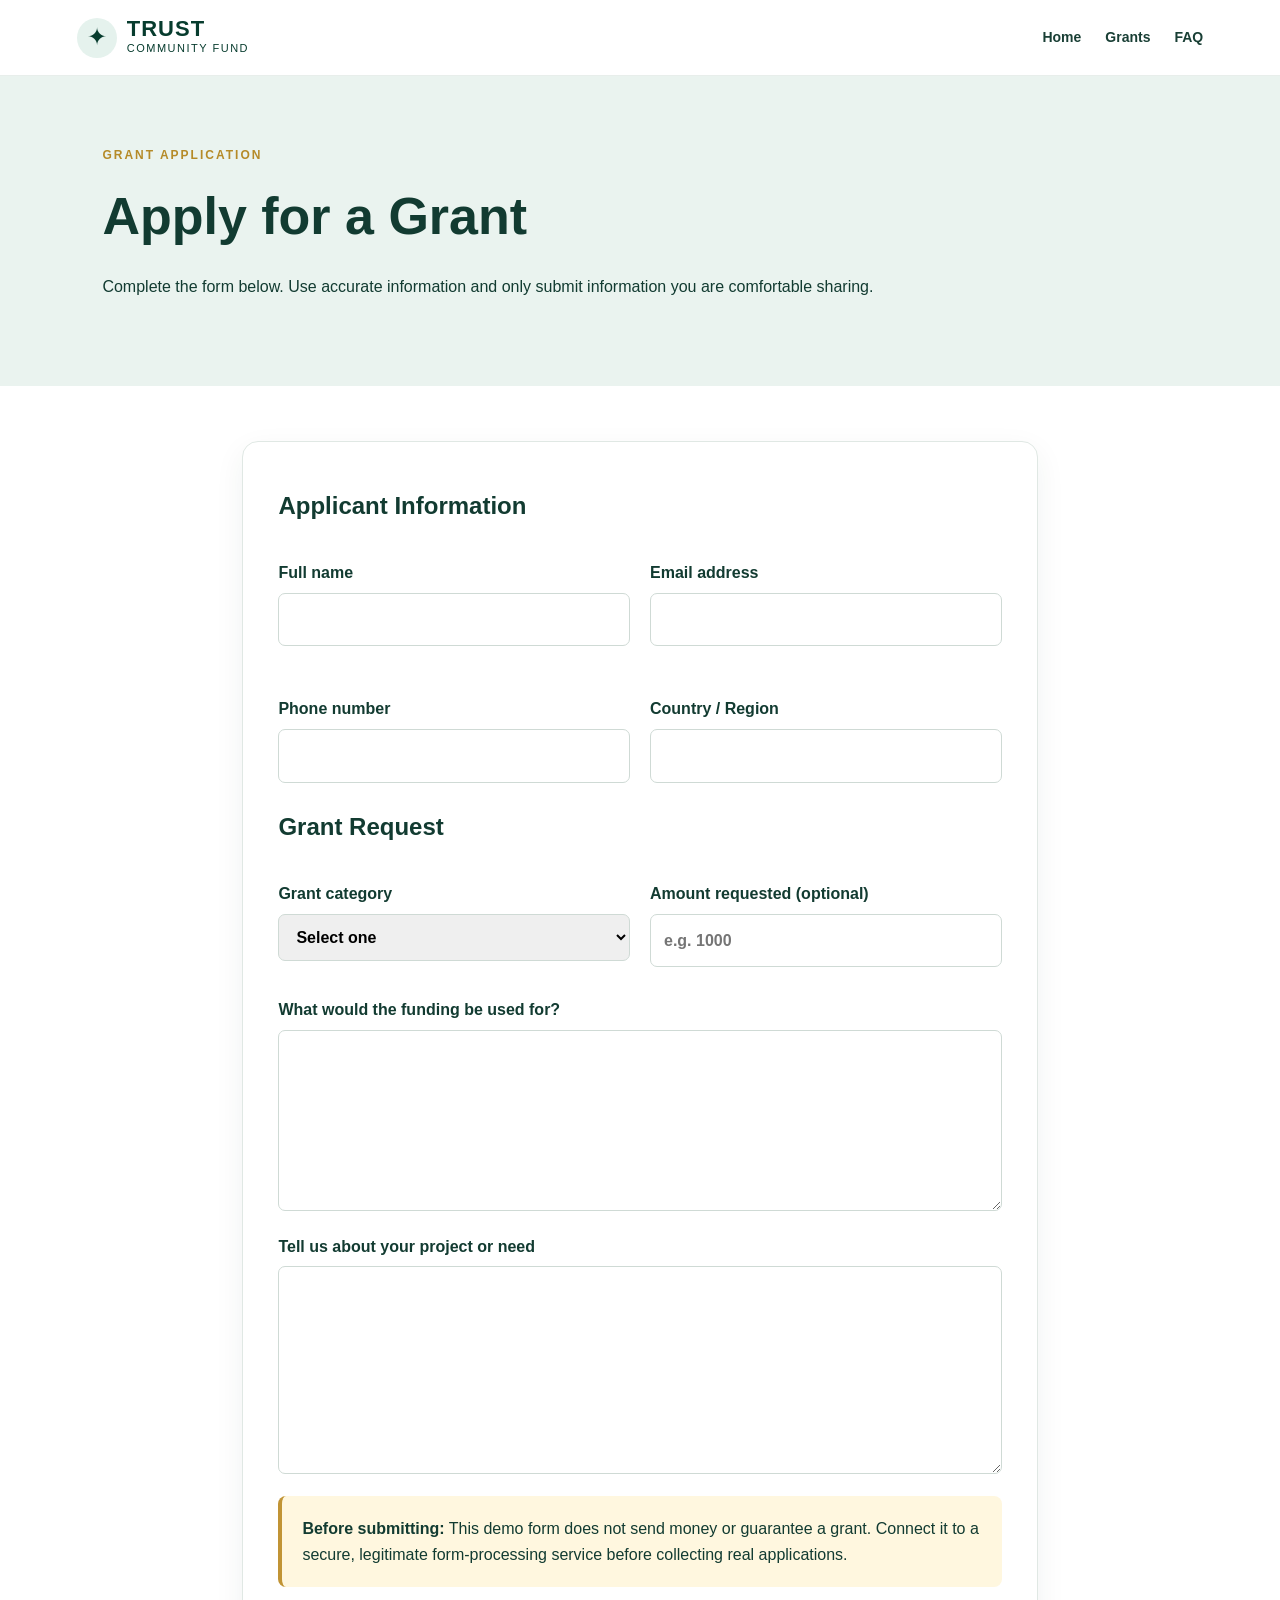
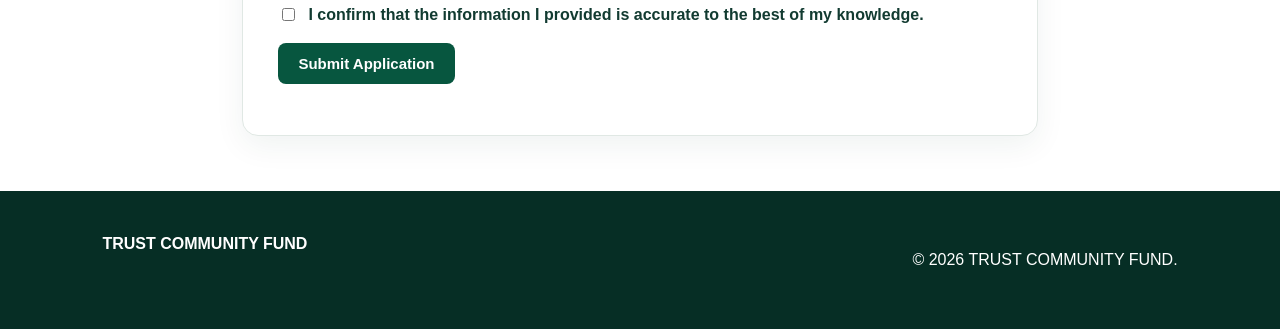
==== apply.html @ 3b3b75ef "Add TRUST COMMUNITY FUND website Initial website files for TRUST COMMUNITY FUND, including the homep" ====
<!DOCTYPE html>
<html lang="en">
<head>
  <meta charset="UTF-8">
  <meta name="viewport" content="width=device-width, initial-scale=1.0">
  <title>Apply | TRUST COMMUNITY FUND</title>
  <link rel="stylesheet" href="style.css">
</head>
<body>
  <header class="site-header">
    <a class="brand" href="index.html"><span class="brand-mark">✦</span><span><strong>TRUST</strong><small>COMMUNITY FUND</small></span></a>
    <nav><a href="index.html">Home</a><a href="index.html#grants">Grants</a><a href="index.html#faq">FAQ</a></nav>
  </header>

  <main>
    <section class="apply-hero">
      <p class="eyebrow">GRANT APPLICATION</p>
      <h1>Apply for a Grant</h1>
      <p>Complete the form below. Use accurate information and only submit information you are comfortable sharing.</p>
    </section>

    <section class="form-wrap">
      <form id="grantForm">
        <h2>Applicant Information</h2>
        <div class="form-grid">
          <label>Full name<input required name="name" autocomplete="name"></label>
          <label>Email address<input required type="email" name="email" autocomplete="email"></label>
          <label>Phone number<input type="tel" name="phone" autocomplete="tel"></label>
          <label>Country / Region<input required name="location"></label>
        </div>

        <h2>Grant Request</h2>
        <div class="form-grid">
          <label>Grant category
            <select required name="category">
              <option value="">Select one</option>
              <option>Community Development</option>
              <option>Education & Youth</option>
              <option>Environment & Sustainability</option>
              <option>Other</option>
            </select>
          </label>
          <label>Amount requested (optional)<input type="number" min="0" name="amount" placeholder="e.g. 1000"></label>
        </div>
        <label>What would the funding be used for?<textarea required name="purpose" rows="6"></textarea></label>
        <label>Tell us about your project or need<textarea required name="details" rows="7"></textarea></label>

        <div class="notice">
          <b>Before submitting:</b> This demo form does not send money or guarantee a grant. Connect it to a secure, legitimate form-processing service before collecting real applications.
        </div>
        <label class="consent"><input required type="checkbox" name="confirm"> I confirm that the information I provided is accurate to the best of my knowledge.</label>
        <button class="btn primary" type="submit">Submit Application</button>
        <p id="formMessage" class="form-message"></p>
      </form>
    </section>
  </main>
  <footer><strong>TRUST COMMUNITY FUND</strong><p>© 2026 TRUST COMMUNITY FUND.</p></footer>
  <script src="script.js"></script>
</body>
</html>
---- style.css ----
*{box-sizing:border-box}html{scroll-behavior:smooth}body{margin:0;font-family:Inter,Arial,sans-serif;color:#123b31;background:#fff;line-height:1.6}.site-header{height:76px;padding:0 6%;display:flex;align-items:center;justify-content:space-between;border-bottom:1px solid #e8eeeb;background:#fff;position:sticky;top:0;z-index:10}.brand{display:flex;align-items:center;gap:10px;color:#073c2e;text-decoration:none}.brand-mark{width:40px;height:40px;border-radius:50%;background:#e5f2ed;display:grid;place-items:center;font-size:24px}.brand strong{display:block;font-size:22px;letter-spacing:1px;line-height:1}.brand small{display:block;font-size:11px;letter-spacing:1.5px}.site-header nav{display:flex;align-items:center;gap:24px}.site-header nav a{color:#193f35;text-decoration:none;font-weight:600;font-size:14px}.nav-apply,.btn.primary{background:#07563f;color:#fff!important;padding:12px 20px;border-radius:8px}.menu-btn{display:none;background:none;border:0;font-size:24px}.hero{min-height:520px;padding:80px 8%;display:flex;align-items:center;gap:50px;background:linear-gradient(110deg,#032d23 0%,#07563f 62%,#dfece7 62%);color:#fff}.hero-copy{max-width:700px}.eyebrow{font-size:12px;letter-spacing:2px;font-weight:800;color:#b58a28;margin:0 0 10px}.hero h1{font-size:clamp(42px,6vw,72px);line-height:1.03;margin:0 0 20px}.hero-text{font-size:18px;max-width:650px;color:#edf7f3}.hero-actions{display:flex;gap:14px;margin-top:28px}.btn{display:inline-block;text-decoration:none;border:0;cursor:pointer;font-weight:800;font-size:15px}.btn.secondary{color:#fff;border:1px solid #fff;padding:11px 20px;border-radius:8px}.hero-card{max-width:360px;background:#fff;color:#153e33;padding:30px;border-radius:18px;box-shadow:0 20px 50px #002c2338}.hero-icon{font-size:48px}.values{display:grid;grid-template-columns:repeat(4,1fr);gap:20px;padding:28px 7%;background:#f4f8f6}.values>div{display:flex;gap:14px;align-items:flex-start;padding:8px 14px;border-right:1px solid #d8e2de}.values>div:last-child{border:0}.values span,.card-icon{width:48px;height:48px;border-radius:50%;display:grid;place-items:center;background:#dceee7;flex:none;font-size:22px}.values p{margin:3px 0 0;font-size:13px;color:#60716b}.section{padding:75px 8%}.section-heading{max-width:700px;margin-bottom:32px}.section h2,.about h2{font-size:38px;line-height:1.1;margin:0 0 12px}.cards{display:grid;grid-template-columns:repeat(3,1fr);gap:22px}.card{border:1px solid #e1e9e5;border-radius:14px;padding:28px;box-shadow:0 8px 25px #153e3310}.card h3{margin:18px 0 8px}.card a{color:#07563f;font-weight:800;text-decoration:none}.light{background:#f5f8f6}.two-col{display:grid;grid-template-columns:1fr 1fr;gap:50px;align-items:start}.checks{padding:0;list-style:none}.checks li{margin:12px 0}.checks li:before{content:"✓";font-weight:bold;margin-right:10px;color:#07563f}.notice{background:#fff7df;border-left:4px solid #c19435;padding:20px;border-radius:8px}.steps{display:grid;grid-template-columns:repeat(4,1fr);gap:20px}.steps>div{padding:24px;border-top:3px solid #07563f}.steps strong{font-size:30px;color:#07563f}.center{text-align:center;margin-top:35px}.about{margin:0 6%;padding:55px 7%;border-radius:18px;background:#eaf3ef;display:grid;grid-template-columns:2fr 1fr;gap:50px}.about-stat{background:#07563f;color:#fff;border-radius:14px;padding:30px;display:flex;flex-direction:column;justify-content:center}.about-stat b{font-size:28px}.small{font-size:13px;color:#63756e}.section details{background:#fff;margin:10px 0;padding:18px 22px;border-radius:8px}.section summary{cursor:pointer;font-weight:800}.section details p{margin-bottom:0}footer{padding:40px 8%;background:#062e25;color:#fff;display:flex;justify-content:space-between;gap:30px;flex-wrap:wrap}footer a{color:#fff;margin-right:18px;text-decoration:none}.copyright{width:100%;font-size:12px;color:#b7c9c3}.apply-hero{padding:70px 8%;background:#eaf3ef}.apply-hero h1{font-size:52px;margin:0}.form-wrap{padding:55px 8%;max-width:1000px;margin:auto}.form-wrap form{background:#fff;border:1px solid #e0e8e4;border-radius:16px;padding:35px;box-shadow:0 10px 30px #153e3310}.form-wrap h2{margin-top:0;padding-top:10px}.form-grid{display:grid;grid-template-columns:1fr 1fr;gap:20px}label{display:block;font-weight:700;margin:15px 0}input,select,textarea{width:100%;margin-top:7px;padding:13px;border:1px solid #cfdad5;border-radius:7px;font:inherit}.consent{display:flex;gap:10px;align-items:flex-start}.consent input{width:auto;margin-top:6px}.form-message{font-weight:700;color:#07563f}@media(max-width:850px){.site-header nav{display:none}.menu-btn{display:block}.hero{padding:55px 7%;background:#07563f;flex-direction:column;align-items:flex-start}.values,.cards,.steps{grid-template-columns:1fr 1fr}.two-col,.about{grid-template-columns:1fr}.site-header{padding:0 5%}}@media(max-width:560px){.values,.cards,.steps,.form-grid{grid-template-columns:1fr}.hero h1{font-size:44px}.section{padding:55px 6%}.about{margin:0 4%;padding:35px 6%}.form-wrap{padding:35px 5%}.form-wrap form{padding:22px}}
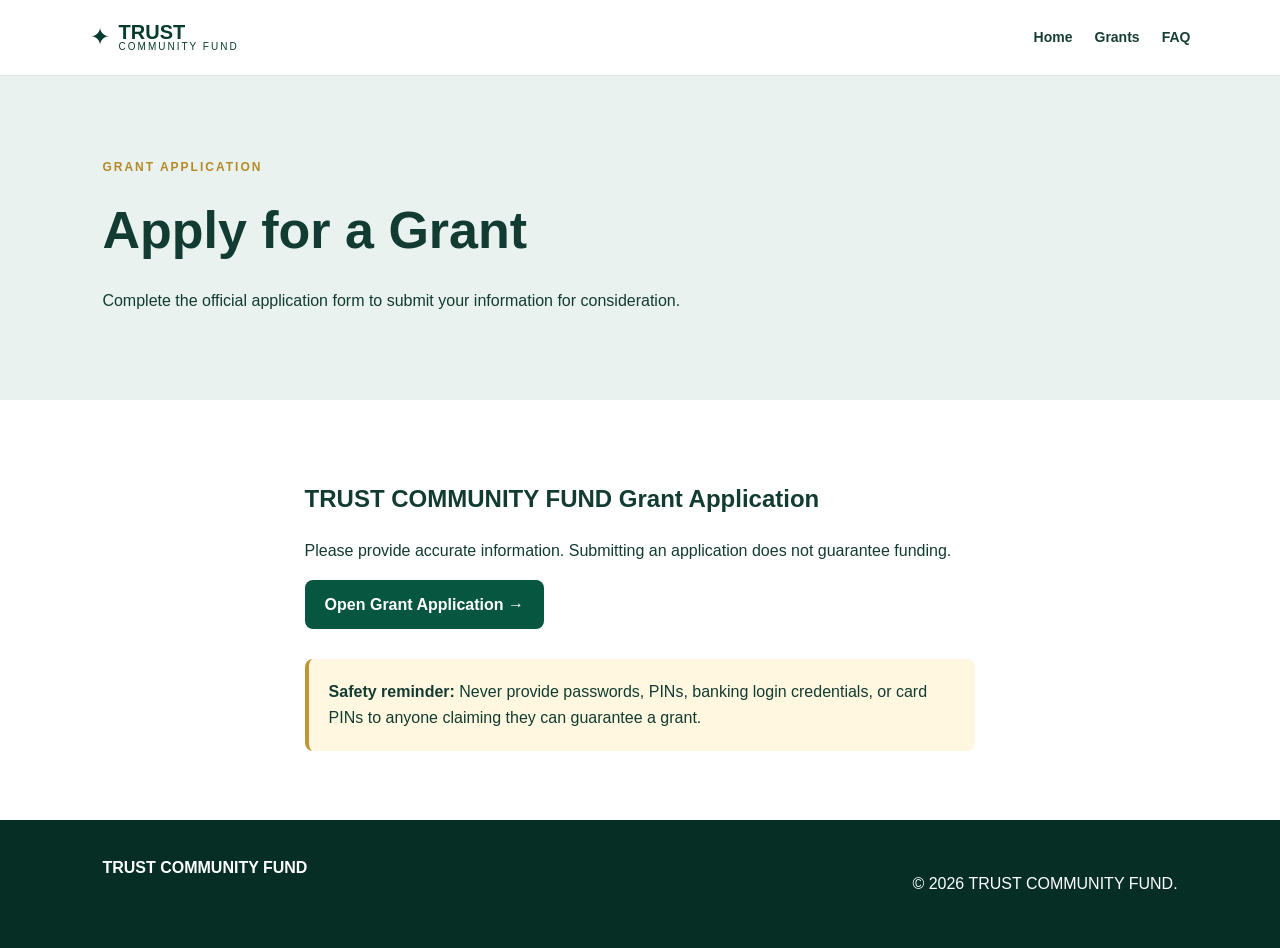
==== commit b17d93b9: "Add TRUST COMMUNITY FUND website" ====
--- a/apply.html
+++ b/apply.html
@@ -1,60 +1,5 @@
-<!DOCTYPE html>
-<html lang="en">
-<head>
-  <meta charset="UTF-8">
-  <meta name="viewport" content="width=device-width, initial-scale=1.0">
-  <title>Apply | TRUST COMMUNITY FUND</title>
-  <link rel="stylesheet" href="style.css">
-</head>
-<body>
-  <header class="site-header">
-    <a class="brand" href="index.html"><span class="brand-mark">✦</span><span><strong>TRUST</strong><small>COMMUNITY FUND</small></span></a>
-    <nav><a href="index.html">Home</a><a href="index.html#grants">Grants</a><a href="index.html#faq">FAQ</a></nav>
-  </header>
-
-  <main>
-    <section class="apply-hero">
-      <p class="eyebrow">GRANT APPLICATION</p>
-      <h1>Apply for a Grant</h1>
-      <p>Complete the form below. Use accurate information and only submit information you are comfortable sharing.</p>
-    </section>
-
-    <section class="form-wrap">
-      <form id="grantForm">
-        <h2>Applicant Information</h2>
-        <div class="form-grid">
-          <label>Full name<input required name="name" autocomplete="name"></label>
-          <label>Email address<input required type="email" name="email" autocomplete="email"></label>
-          <label>Phone number<input type="tel" name="phone" autocomplete="tel"></label>
-          <label>Country / Region<input required name="location"></label>
-        </div>
-
-        <h2>Grant Request</h2>
-        <div class="form-grid">
-          <label>Grant category
-            <select required name="category">
-              <option value="">Select one</option>
-              <option>Community Development</option>
-              <option>Education & Youth</option>
-              <option>Environment & Sustainability</option>
-              <option>Other</option>
-            </select>
-          </label>
-          <label>Amount requested (optional)<input type="number" min="0" name="amount" placeholder="e.g. 1000"></label>
-        </div>
-        <label>What would the funding be used for?<textarea required name="purpose" rows="6"></textarea></label>
-        <label>Tell us about your project or need<textarea required name="details" rows="7"></textarea></label>
-
-        <div class="notice">
-          <b>Before submitting:</b> This demo form does not send money or guarantee a grant. Connect it to a secure, legitimate form-processing service before collecting real applications.
-        </div>
-        <label class="consent"><input required type="checkbox" name="confirm"> I confirm that the information I provided is accurate to the best of my knowledge.</label>
-        <button class="btn primary" type="submit">Submit Application</button>
-        <p id="formMessage" class="form-message"></p>
-      </form>
-    </section>
-  </main>
-  <footer><strong>TRUST COMMUNITY FUND</strong><p>© 2026 TRUST COMMUNITY FUND.</p></footer>
-  <script src="script.js"></script>
-</body>
-</html>
+<!doctype html><html lang="en"><head><meta charset="utf-8"><meta name="viewport" content="width=device-width,initial-scale=1"><title>Apply | TRUST COMMUNITY FUND</title><link rel="stylesheet" href="style.css"></head>
+<body><header><a class="brand" href="index.html">✦ <span><b>TRUST</b><small>COMMUNITY FUND</small></span></a><nav><a href="index.html">Home</a><a href="index.html#grants">Grants</a><a href="index.html#faq">FAQ</a></nav></header>
+<section class="applyhero"><p class="eyebrow">GRANT APPLICATION</p><h1>Apply for a Grant</h1><p>Complete the official application form to submit your information for consideration.</p></section>
+<section class="application"><h2>TRUST COMMUNITY FUND Grant Application</h2><p>Please provide accurate information. Submitting an application does not guarantee funding.</p><a class="btn" href="https://docs.google.com/forms/d/e/1FAIpQLSd_p99rfNW9ZDw1mhQbyeY5cKEAtSbvbfo_YJ0uVn6H5gvdaw/viewform?usp=publish-editor" target="_blank" rel="noopener">Open Grant Application →</a><div class="warning"><b>Safety reminder:</b> Never provide passwords, PINs, banking login credentials, or card PINs to anyone claiming they can guarantee a grant.</div></section>
+<footer><b>TRUST COMMUNITY FUND</b><p>© 2026 TRUST COMMUNITY FUND.</p></footer></body></html>
--- a/style.css
+++ b/style.css
@@ -1 +1 @@
-*{box-sizing:border-box}html{scroll-behavior:smooth}body{margin:0;font-family:Inter,Arial,sans-serif;color:#123b31;background:#fff;line-height:1.6}.site-header{height:76px;padding:0 6%;display:flex;align-items:center;justify-content:space-between;border-bottom:1px solid #e8eeeb;background:#fff;position:sticky;top:0;z-index:10}.brand{display:flex;align-items:center;gap:10px;color:#073c2e;text-decoration:none}.brand-mark{width:40px;height:40px;border-radius:50%;background:#e5f2ed;display:grid;place-items:center;font-size:24px}.brand strong{display:block;font-size:22px;letter-spacing:1px;line-height:1}.brand small{display:block;font-size:11px;letter-spacing:1.5px}.site-header nav{display:flex;align-items:center;gap:24px}.site-header nav a{color:#193f35;text-decoration:none;font-weight:600;font-size:14px}.nav-apply,.btn.primary{background:#07563f;color:#fff!important;padding:12px 20px;border-radius:8px}.menu-btn{display:none;background:none;border:0;font-size:24px}.hero{min-height:520px;padding:80px 8%;display:flex;align-items:center;gap:50px;background:linear-gradient(110deg,#032d23 0%,#07563f 62%,#dfece7 62%);color:#fff}.hero-copy{max-width:700px}.eyebrow{font-size:12px;letter-spacing:2px;font-weight:800;color:#b58a28;margin:0 0 10px}.hero h1{font-size:clamp(42px,6vw,72px);line-height:1.03;margin:0 0 20px}.hero-text{font-size:18px;max-width:650px;color:#edf7f3}.hero-actions{display:flex;gap:14px;margin-top:28px}.btn{display:inline-block;text-decoration:none;border:0;cursor:pointer;font-weight:800;font-size:15px}.btn.secondary{color:#fff;border:1px solid #fff;padding:11px 20px;border-radius:8px}.hero-card{max-width:360px;background:#fff;color:#153e33;padding:30px;border-radius:18px;box-shadow:0 20px 50px #002c2338}.hero-icon{font-size:48px}.values{display:grid;grid-template-columns:repeat(4,1fr);gap:20px;padding:28px 7%;background:#f4f8f6}.values>div{display:flex;gap:14px;align-items:flex-start;padding:8px 14px;border-right:1px solid #d8e2de}.values>div:last-child{border:0}.values span,.card-icon{width:48px;height:48px;border-radius:50%;display:grid;place-items:center;background:#dceee7;flex:none;font-size:22px}.values p{margin:3px 0 0;font-size:13px;color:#60716b}.section{padding:75px 8%}.section-heading{max-width:700px;margin-bottom:32px}.section h2,.about h2{font-size:38px;line-height:1.1;margin:0 0 12px}.cards{display:grid;grid-template-columns:repeat(3,1fr);gap:22px}.card{border:1px solid #e1e9e5;border-radius:14px;padding:28px;box-shadow:0 8px 25px #153e3310}.card h3{margin:18px 0 8px}.card a{color:#07563f;font-weight:800;text-decoration:none}.light{background:#f5f8f6}.two-col{display:grid;grid-template-columns:1fr 1fr;gap:50px;align-items:start}.checks{padding:0;list-style:none}.checks li{margin:12px 0}.checks li:before{content:"✓";font-weight:bold;margin-right:10px;color:#07563f}.notice{background:#fff7df;border-left:4px solid #c19435;padding:20px;border-radius:8px}.steps{display:grid;grid-template-columns:repeat(4,1fr);gap:20px}.steps>div{padding:24px;border-top:3px solid #07563f}.steps strong{font-size:30px;color:#07563f}.center{text-align:center;margin-top:35px}.about{margin:0 6%;padding:55px 7%;border-radius:18px;background:#eaf3ef;display:grid;grid-template-columns:2fr 1fr;gap:50px}.about-stat{background:#07563f;color:#fff;border-radius:14px;padding:30px;display:flex;flex-direction:column;justify-content:center}.about-stat b{font-size:28px}.small{font-size:13px;color:#63756e}.section details{background:#fff;margin:10px 0;padding:18px 22px;border-radius:8px}.section summary{cursor:pointer;font-weight:800}.section details p{margin-bottom:0}footer{padding:40px 8%;background:#062e25;color:#fff;display:flex;justify-content:space-between;gap:30px;flex-wrap:wrap}footer a{color:#fff;margin-right:18px;text-decoration:none}.copyright{width:100%;font-size:12px;color:#b7c9c3}.apply-hero{padding:70px 8%;background:#eaf3ef}.apply-hero h1{font-size:52px;margin:0}.form-wrap{padding:55px 8%;max-width:1000px;margin:auto}.form-wrap form{background:#fff;border:1px solid #e0e8e4;border-radius:16px;padding:35px;box-shadow:0 10px 30px #153e3310}.form-wrap h2{margin-top:0;padding-top:10px}.form-grid{display:grid;grid-template-columns:1fr 1fr;gap:20px}label{display:block;font-weight:700;margin:15px 0}input,select,textarea{width:100%;margin-top:7px;padding:13px;border:1px solid #cfdad5;border-radius:7px;font:inherit}.consent{display:flex;gap:10px;align-items:flex-start}.consent input{width:auto;margin-top:6px}.form-message{font-weight:700;color:#07563f}@media(max-width:850px){.site-header nav{display:none}.menu-btn{display:block}.hero{padding:55px 7%;background:#07563f;flex-direction:column;align-items:flex-start}.values,.cards,.steps{grid-template-columns:1fr 1fr}.two-col,.about{grid-template-columns:1fr}.site-header{padding:0 5%}}@media(max-width:560px){.values,.cards,.steps,.form-grid{grid-template-columns:1fr}.hero h1{font-size:44px}.section{padding:55px 6%}.about{margin:0 4%;padding:35px 6%}.form-wrap{padding:35px 5%}.form-wrap form{padding:22px}}
+*{box-sizing:border-box}body{margin:0;font-family:Arial,sans-serif;color:#123b31;line-height:1.6}header{height:76px;padding:0 7%;display:flex;align-items:center;justify-content:space-between;border-bottom:1px solid #e3ebe7;background:#fff;position:sticky;top:0;z-index:5}.brand{display:flex;gap:9px;align-items:center;text-decoration:none;color:#063c2d;font-size:24px}.brand span{font-size:20px;line-height:1}.brand small{display:block;font-size:10px;letter-spacing:2px}.brand b{display:block}nav{display:flex;gap:22px;align-items:center}nav a{color:#173e34;text-decoration:none;font-weight:700;font-size:14px}.navbtn,.btn{background:#07563f;color:#fff!important;padding:12px 20px;border-radius:8px;text-decoration:none;font-weight:800;display:inline-block}.hero{padding:80px 8%;min-height:500px;background:linear-gradient(110deg,#032d23 0,#07563f 62%,#e1ece8 62%);color:#fff;display:flex;gap:45px;align-items:center}.hero>div{max-width:680px}.hero h1{font-size:clamp(42px,6vw,70px);line-height:1.03;margin:8px 0 20px}.hero p{font-size:18px}.eyebrow{font-size:12px;letter-spacing:2px;font-weight:800;color:#b58a28}.hero aside{background:#fff;color:#153e33;padding:28px;border-radius:16px;max-width:330px}.hero aside:first-letter{font-size:40px}.features{display:grid;grid-template-columns:repeat(3,1fr);gap:20px;padding:28px 8%;background:#f3f8f5}.features div{padding:12px}.features span{display:block;color:#667871;font-size:13px;margin-top:5px}.section{padding:70px 8%}.light{background:#f4f8f6}.section h2,.about h2{font-size:38px;line-height:1.1}.cards,.steps{display:grid;grid-template-columns:repeat(3,1fr);gap:20px}.cards article{padding:25px;border:1px solid #dfe8e3;border-radius:14px;box-shadow:0 8px 22px #173e3410}.cards a{color:#07563f;font-weight:800;text-decoration:none}.steps{grid-template-columns:repeat(4,1fr)}.steps div{border-top:3px solid #07563f;padding:20px}.steps b{font-size:28px;color:#07563f}.center{text-align:center}.about{margin:0 6%;padding:55px 7%;background:#e9f2ee;border-radius:18px;display:grid;grid-template-columns:2fr 1fr;gap:40px}.impact{background:#07563f;color:#fff;border-radius:14px;padding:30px;display:flex;flex-direction:column;justify-content:center}.impact b{font-size:28px}.note{font-size:13px;color:#63746e}.section details{padding:18px 22px;margin:10px 0;background:#f4f8f6;border-radius:8px}.section summary{font-weight:800;cursor:pointer}footer{background:#062e25;color:#fff;padding:35px 8%;display:flex;gap:25px;justify-content:space-between;flex-wrap:wrap}footer a{color:#fff}.applyhero{padding:70px 8%;background:#e9f2ee}.applyhero h1{font-size:52px;margin:0}.application{max-width:850px;margin:auto;padding:60px 7%}.application{min-height:420px}.warning{margin-top:30px;padding:20px;background:#fff7df;border-left:4px solid #c19435;border-radius:8px}@media(max-width:800px){nav{display:none}.hero{background:#07563f;display:block}.hero aside{margin-top:30px}.features,.cards,.steps,.about{grid-template-columns:1fr}.section{padding:55px 6%}.about{margin:0 4%;padding:35px 6%}.application{padding:45px 6%}}
